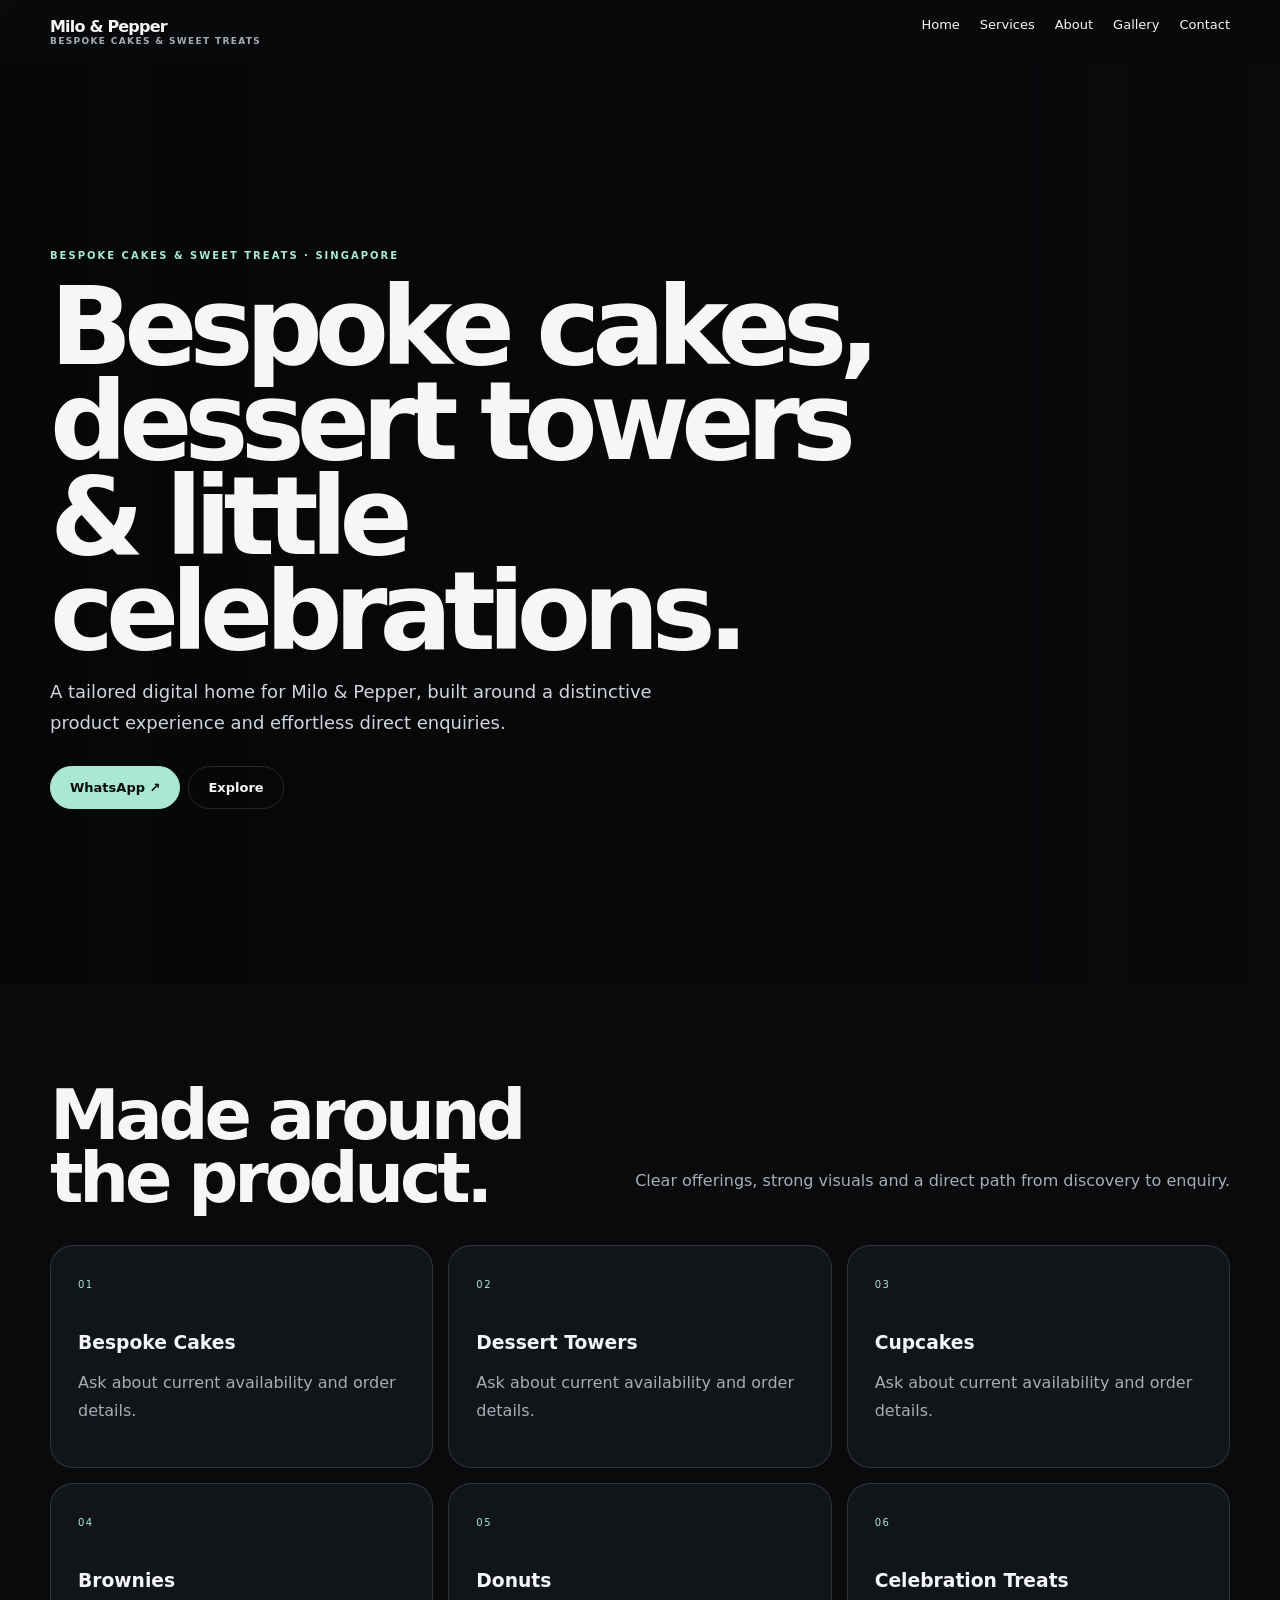
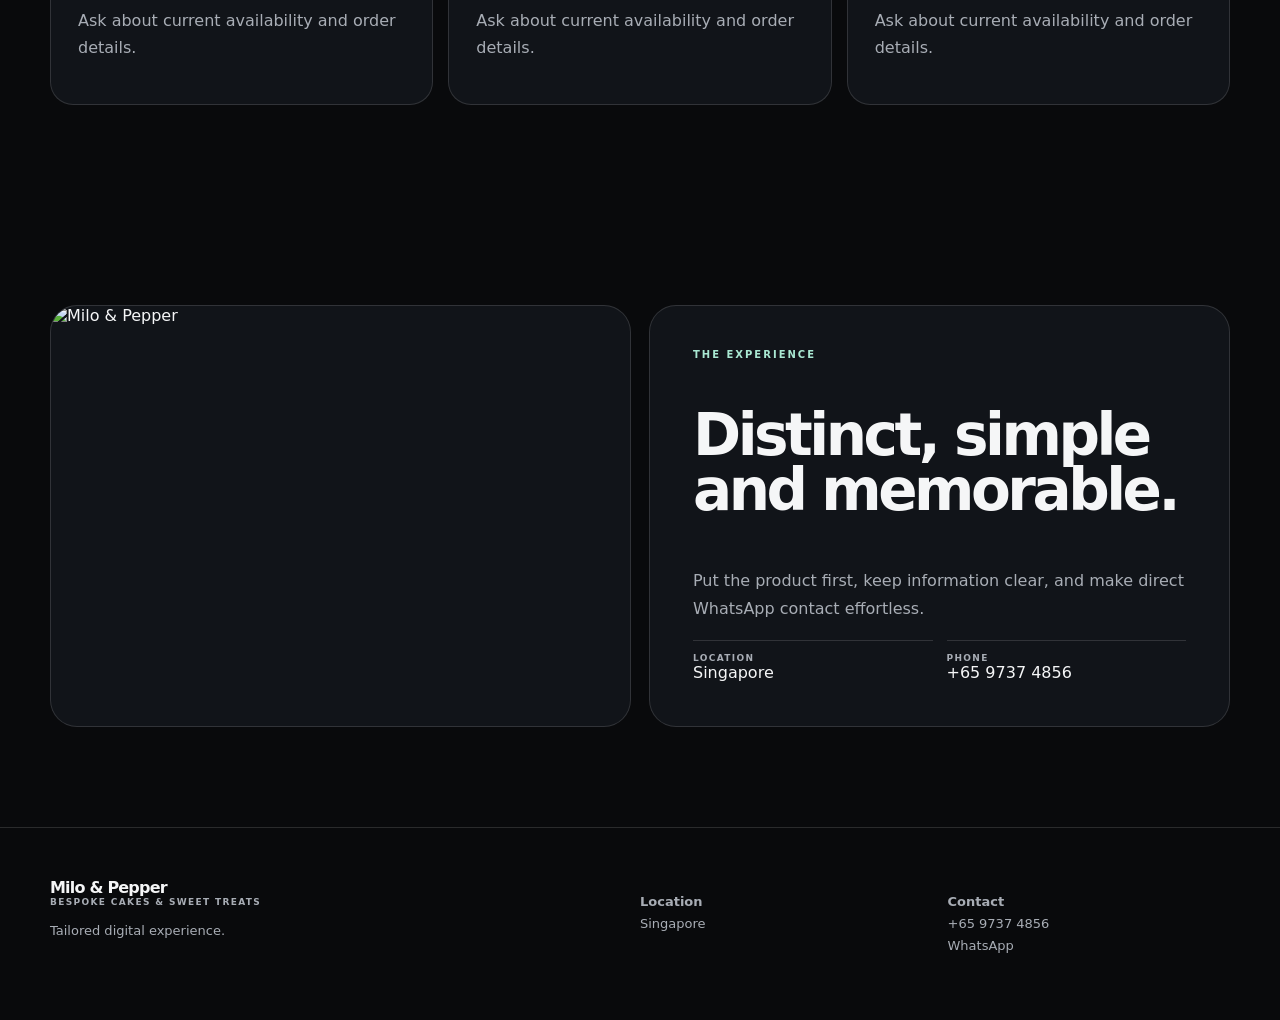
==== index.html @ caf600dd "Build Milo & Pepper index.html" ====
<!doctype html><html><head><meta charset="utf-8"><meta name="viewport" content="width=device-width,initial-scale=1"><title>Milo & Pepper — index</title><style>:root{--b:#090a0c;--c:#111419;--t:#f5f6f7;--m:#a8adb5;--a:#a9e8d2;--l:#fff2}*{box-sizing:border-box}html{scroll-behavior:smooth}body{margin:0;background:var(--b);color:var(--t);font-family:Inter,system-ui,sans-serif}a{color:inherit;text-decoration:none}.w{width:min(calc(100% - 36px),1180px);margin:auto}.nav{position:fixed;z-index:5;inset:0 0 auto;padding:17px 0;background:#090a0ce8;backdrop-filter:blur(14px)}.ni{display:flex;justify-content:space-between}.brand{font-weight:850;letter-spacing:-.05em}.brand small{display:block;color:var(--m);font-size:9px;letter-spacing:.15em;text-transform:uppercase}.links{display:flex;gap:20px;font-size:13px}.links a:hover{color:var(--a)}section{padding:100px 0}.hero{min-height:100svh;position:relative;display:flex;align-items:end;overflow:hidden}.hero img{position:absolute;inset:0;width:100%;height:100%;object-fit:cover;filter:brightness(.58);z-index:-2}.hero:after{content:'';position:absolute;inset:0;background:linear-gradient(90deg,#050607e5,#05060722),linear-gradient(0deg,var(--b),transparent 45%);z-index:-1}.hero .w{padding:150px 0 75px}.ey{color:var(--a);font-size:10px;letter-spacing:.2em;text-transform:uppercase;font-weight:800}.hero h1{font-size:clamp(50px,9vw,108px);line-height:.88;letter-spacing:-.075em;max-width:900px;margin:18px 0}.hero p{max-width:650px;color:#d1d5db;line-height:1.7;font-size:18px}.btn{display:inline-block;margin:10px 8px 0 0;padding:13px 19px;border:1px solid var(--l);border-radius:999px;font-size:13px;font-weight:750}.primary{background:var(--a);color:#080a0b;border-color:var(--a)}.head{display:flex;justify-content:space-between;gap:25px;align-items:end;margin-bottom:35px}.head h2{font-size:clamp(40px,6vw,70px);line-height:.9;letter-spacing:-.06em;margin:0}.head p,.card p{color:var(--m);line-height:1.7}.grid{display:grid;grid-template-columns:repeat(3,1fr);gap:15px}.card{border:1px solid var(--l);border-radius:23px;padding:27px;min-height:205px;background:var(--c);transition:.4s}.card:hover{transform:translateY(-7px)}.num{color:var(--a);font-size:10px;letter-spacing:.15em}.card h3{margin:40px 0 8px}.split{display:grid;grid-template-columns:1fr 1fr;gap:18px}.panel{border:1px solid var(--l);border-radius:27px;overflow:hidden;background:var(--c)}.panel img{width:100%;height:100%;min-height:420px;object-fit:cover}.copy{padding:43px}.copy h2{font-size:clamp(35px,5vw,58px);line-height:.95;letter-spacing:-.06em}.copy p{color:var(--m);line-height:1.8}.facts{display:grid;grid-template-columns:1fr 1fr;gap:14px}.fact{border-top:1px solid var(--l);padding-top:12px}.fact b{display:block;color:var(--m);font-size:9px;letter-spacing:.15em;text-transform:uppercase}.gallery{display:grid;grid-template-columns:2fr 1fr 1fr;grid-auto-rows:240px;gap:12px}.gallery img{width:100%;height:100%;object-fit:cover;border-radius:18px}.gallery img:first-child{grid-row:span 2}.footer{border-top:1px solid var(--l);padding:50px 0}.foot{display:grid;grid-template-columns:2fr 1fr 1fr;gap:25px}.foot p{color:var(--m);font-size:13px;line-height:1.7}.reveal{opacity:0;transform:translateY(30px);transition:.8s}.on{opacity:1;transform:none}@media(max-width:800px){.links{display:none}.grid,.split,.foot{grid-template-columns:1fr}.head{display:block}.gallery{grid-template-columns:1fr 1fr;grid-auto-rows:170px}.gallery img:first-child{grid-column:span 2;grid-row:auto}.facts{grid-template-columns:1fr}.hero h1{font-size:clamp(50px,15vw,82px)}}</style></head><body><header class="nav"><div class="w ni"><a class="brand" href="index.html">Milo & Pepper<small>Bespoke Cakes & Sweet Treats</small></a><nav class="links"><a href="index.html">Home</a><a href="services.html">Services</a><a href="about.html">About</a><a href="gallery.html">Gallery</a><a href="contact.html">Contact</a></nav></div></header><main><section class="hero"><img src="https://images.unsplash.com/photo-1578985545062-69928b1d9587?auto=format&fit=crop&w=1800&q=85" alt="Milo & Pepper"><div class="w reveal"><div class="ey">Bespoke Cakes & Sweet Treats · Singapore</div><h1>Bespoke cakes, dessert towers & little celebrations.</h1><p>A tailored digital home for Milo & Pepper, built around a distinctive product experience and effortless direct enquiries.</p><a class="btn primary" href="https://wa.me/6597374856?text=Hi%20Milo%20%26%20Pepper%2C%20I%27d%20like%20to%20enquire.">WhatsApp ↗</a><a class="btn" href="services.html">Explore</a></div></section><section><div class="w"><div class="head reveal"><h2>Made around<br>the product.</h2><p>Clear offerings, strong visuals and a direct path from discovery to enquiry.</p></div><div class="grid"><article class="card reveal"><span class="num">01</span><h3>Bespoke Cakes</h3><p>Ask about current availability and order details.</p></article><article class="card reveal"><span class="num">02</span><h3>Dessert Towers</h3><p>Ask about current availability and order details.</p></article><article class="card reveal"><span class="num">03</span><h3>Cupcakes</h3><p>Ask about current availability and order details.</p></article><article class="card reveal"><span class="num">04</span><h3>Brownies</h3><p>Ask about current availability and order details.</p></article><article class="card reveal"><span class="num">05</span><h3>Donuts</h3><p>Ask about current availability and order details.</p></article><article class="card reveal"><span class="num">06</span><h3>Celebration Treats</h3><p>Ask about current availability and order details.</p></article></div></div></section><section><div class="w split"><div class="panel reveal"><img src="https://images.unsplash.com/photo-1578985545062-69928b1d9587?auto=format&fit=crop&w=1800&q=85" alt="Milo & Pepper"></div><div class="panel copy reveal"><div class="ey">The experience</div><h2>Distinct, simple and memorable.</h2><p>Put the product first, keep information clear, and make direct WhatsApp contact effortless.</p><div class="facts"><div class="fact"><b>Location</b><span>Singapore</span></div><div class="fact"><b>Phone</b><span>+65 9737 4856</span></div></div></div></div></section></main><footer class="footer"><div class="w foot"><div><div class="brand">Milo & Pepper<small>Bespoke Cakes & Sweet Treats</small></div><p>Tailored digital experience.</p></div><div><p><b>Location</b><br>Singapore</p></div><div><p><b>Contact</b><br>+65 9737 4856<br><a href="https://wa.me/6597374856?text=Hi%20Milo%20%26%20Pepper%2C%20I%27d%20like%20to%20enquire.">WhatsApp</a></p></div></div></footer><script>const q=new IntersectionObserver(es=>es.forEach(e=>e.isIntersecting&&e.target.classList.add('on')),{threshold:.12});document.querySelectorAll('.reveal').forEach(e=>q.observe(e));</script></body></html>
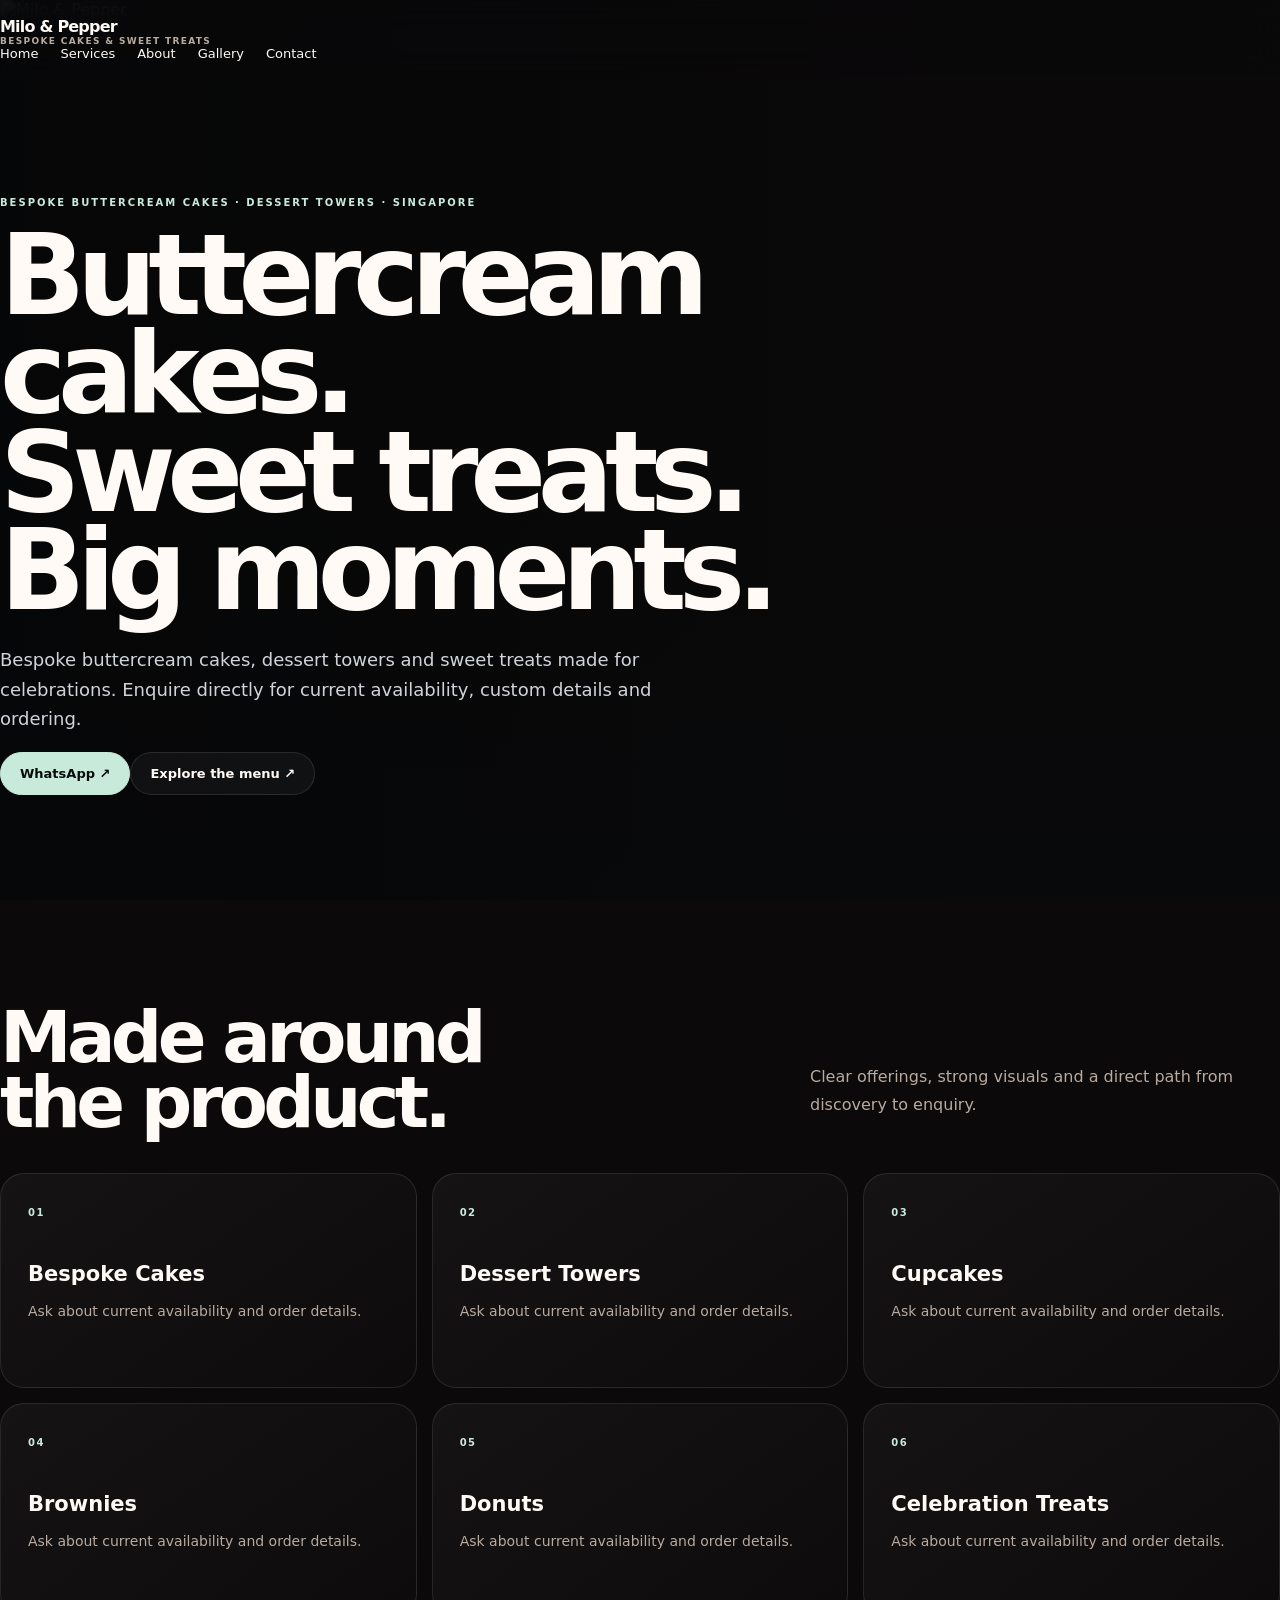
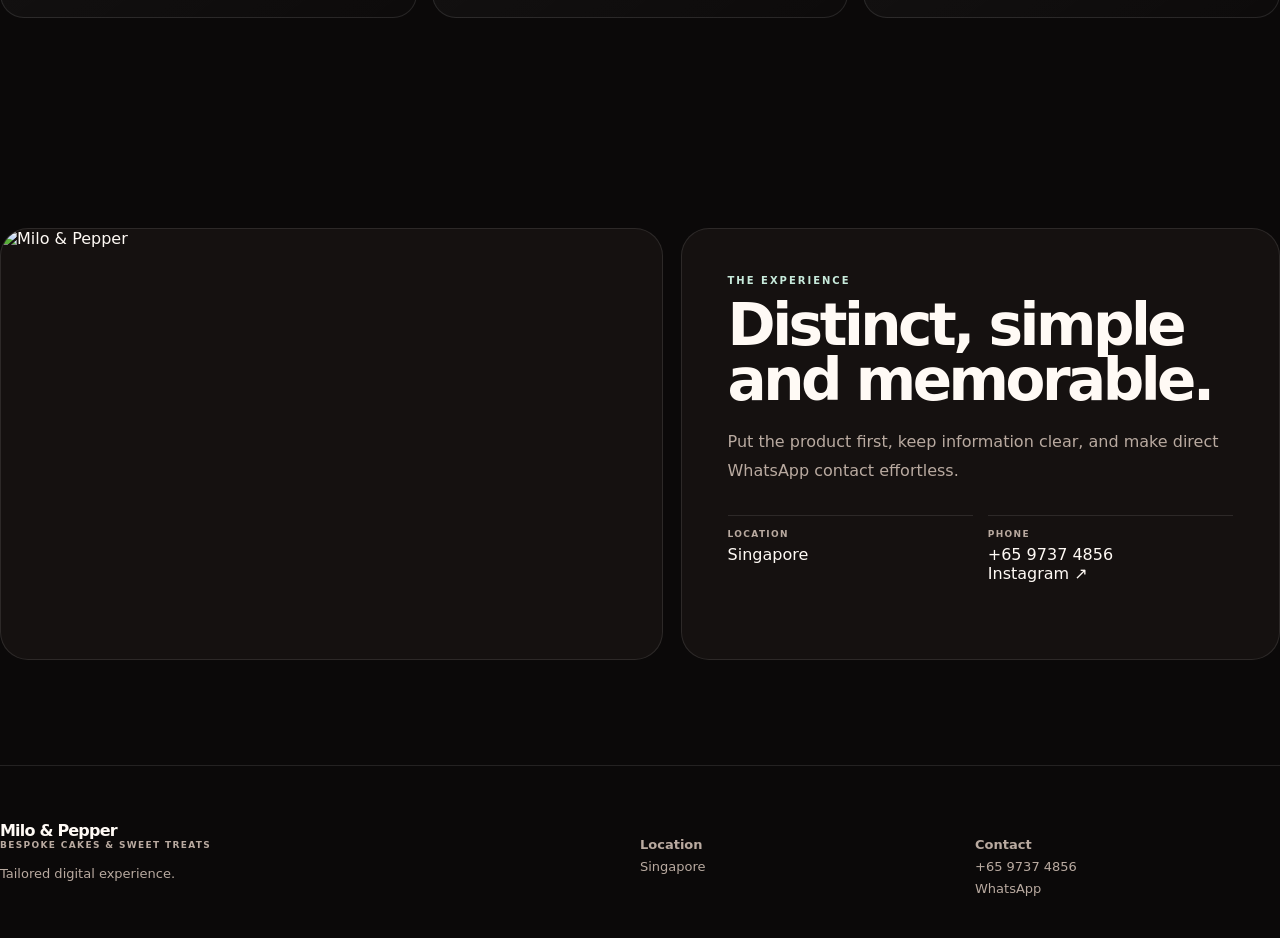
==== commit 3bd82b20: "Complete Milo and Pepper home page" ====
--- a/index.html
+++ b/index.html
@@ -1 +1 @@
-<!doctype html><html><head><meta charset="utf-8"><meta name="viewport" content="width=device-width,initial-scale=1"><title>Milo & Pepper — index</title><style>:root{--b:#090a0c;--c:#111419;--t:#f5f6f7;--m:#a8adb5;--a:#a9e8d2;--l:#fff2}*{box-sizing:border-box}html{scroll-behavior:smooth}body{margin:0;background:var(--b);color:var(--t);font-family:Inter,system-ui,sans-serif}a{color:inherit;text-decoration:none}.w{width:min(calc(100% - 36px),1180px);margin:auto}.nav{position:fixed;z-index:5;inset:0 0 auto;padding:17px 0;background:#090a0ce8;backdrop-filter:blur(14px)}.ni{display:flex;justify-content:space-between}.brand{font-weight:850;letter-spacing:-.05em}.brand small{display:block;color:var(--m);font-size:9px;letter-spacing:.15em;text-transform:uppercase}.links{display:flex;gap:20px;font-size:13px}.links a:hover{color:var(--a)}section{padding:100px 0}.hero{min-height:100svh;position:relative;display:flex;align-items:end;overflow:hidden}.hero img{position:absolute;inset:0;width:100%;height:100%;object-fit:cover;filter:brightness(.58);z-index:-2}.hero:after{content:'';position:absolute;inset:0;background:linear-gradient(90deg,#050607e5,#05060722),linear-gradient(0deg,var(--b),transparent 45%);z-index:-1}.hero .w{padding:150px 0 75px}.ey{color:var(--a);font-size:10px;letter-spacing:.2em;text-transform:uppercase;font-weight:800}.hero h1{font-size:clamp(50px,9vw,108px);line-height:.88;letter-spacing:-.075em;max-width:900px;margin:18px 0}.hero p{max-width:650px;color:#d1d5db;line-height:1.7;font-size:18px}.btn{display:inline-block;margin:10px 8px 0 0;padding:13px 19px;border:1px solid var(--l);border-radius:999px;font-size:13px;font-weight:750}.primary{background:var(--a);color:#080a0b;border-color:var(--a)}.head{display:flex;justify-content:space-between;gap:25px;align-items:end;margin-bottom:35px}.head h2{font-size:clamp(40px,6vw,70px);line-height:.9;letter-spacing:-.06em;margin:0}.head p,.card p{color:var(--m);line-height:1.7}.grid{display:grid;grid-template-columns:repeat(3,1fr);gap:15px}.card{border:1px solid var(--l);border-radius:23px;padding:27px;min-height:205px;background:var(--c);transition:.4s}.card:hover{transform:translateY(-7px)}.num{color:var(--a);font-size:10px;letter-spacing:.15em}.card h3{margin:40px 0 8px}.split{display:grid;grid-template-columns:1fr 1fr;gap:18px}.panel{border:1px solid var(--l);border-radius:27px;overflow:hidden;background:var(--c)}.panel img{width:100%;height:100%;min-height:420px;object-fit:cover}.copy{padding:43px}.copy h2{font-size:clamp(35px,5vw,58px);line-height:.95;letter-spacing:-.06em}.copy p{color:var(--m);line-height:1.8}.facts{display:grid;grid-template-columns:1fr 1fr;gap:14px}.fact{border-top:1px solid var(--l);padding-top:12px}.fact b{display:block;color:var(--m);font-size:9px;letter-spacing:.15em;text-transform:uppercase}.gallery{display:grid;grid-template-columns:2fr 1fr 1fr;grid-auto-rows:240px;gap:12px}.gallery img{width:100%;height:100%;object-fit:cover;border-radius:18px}.gallery img:first-child{grid-row:span 2}.footer{border-top:1px solid var(--l);padding:50px 0}.foot{display:grid;grid-template-columns:2fr 1fr 1fr;gap:25px}.foot p{color:var(--m);font-size:13px;line-height:1.7}.reveal{opacity:0;transform:translateY(30px);transition:.8s}.on{opacity:1;transform:none}@media(max-width:800px){.links{display:none}.grid,.split,.foot{grid-template-columns:1fr}.head{display:block}.gallery{grid-template-columns:1fr 1fr;grid-auto-rows:170px}.gallery img:first-child{grid-column:span 2;grid-row:auto}.facts{grid-template-columns:1fr}.hero h1{font-size:clamp(50px,15vw,82px)}}</style></head><body><header class="nav"><div class="w ni"><a class="brand" href="index.html">Milo & Pepper<small>Bespoke Cakes & Sweet Treats</small></a><nav class="links"><a href="index.html">Home</a><a href="services.html">Services</a><a href="about.html">About</a><a href="gallery.html">Gallery</a><a href="contact.html">Contact</a></nav></div></header><main><section class="hero"><img src="https://images.unsplash.com/photo-1578985545062-69928b1d9587?auto=format&fit=crop&w=1800&q=85" alt="Milo & Pepper"><div class="w reveal"><div class="ey">Bespoke Cakes & Sweet Treats · Singapore</div><h1>Bespoke cakes, dessert towers & little celebrations.</h1><p>A tailored digital home for Milo & Pepper, built around a distinctive product experience and effortless direct enquiries.</p><a class="btn primary" href="https://wa.me/6597374856?text=Hi%20Milo%20%26%20Pepper%2C%20I%27d%20like%20to%20enquire.">WhatsApp ↗</a><a class="btn" href="services.html">Explore</a></div></section><section><div class="w"><div class="head reveal"><h2>Made around<br>the product.</h2><p>Clear offerings, strong visuals and a direct path from discovery to enquiry.</p></div><div class="grid"><article class="card reveal"><span class="num">01</span><h3>Bespoke Cakes</h3><p>Ask about current availability and order details.</p></article><article class="card reveal"><span class="num">02</span><h3>Dessert Towers</h3><p>Ask about current availability and order details.</p></article><article class="card reveal"><span class="num">03</span><h3>Cupcakes</h3><p>Ask about current availability and order details.</p></article><article class="card reveal"><span class="num">04</span><h3>Brownies</h3><p>Ask about current availability and order details.</p></article><article class="card reveal"><span class="num">05</span><h3>Donuts</h3><p>Ask about current availability and order details.</p></article><article class="card reveal"><span class="num">06</span><h3>Celebration Treats</h3><p>Ask about current availability and order details.</p></article></div></div></section><section><div class="w split"><div class="panel reveal"><img src="https://images.unsplash.com/photo-1578985545062-69928b1d9587?auto=format&fit=crop&w=1800&q=85" alt="Milo & Pepper"></div><div class="panel copy reveal"><div class="ey">The experience</div><h2>Distinct, simple and memorable.</h2><p>Put the product first, keep information clear, and make direct WhatsApp contact effortless.</p><div class="facts"><div class="fact"><b>Location</b><span>Singapore</span></div><div class="fact"><b>Phone</b><span>+65 9737 4856</span></div></div></div></div></section></main><footer class="footer"><div class="w foot"><div><div class="brand">Milo & Pepper<small>Bespoke Cakes & Sweet Treats</small></div><p>Tailored digital experience.</p></div><div><p><b>Location</b><br>Singapore</p></div><div><p><b>Contact</b><br>+65 9737 4856<br><a href="https://wa.me/6597374856?text=Hi%20Milo%20%26%20Pepper%2C%20I%27d%20like%20to%20enquire.">WhatsApp</a></p></div></div></footer><script>const q=new IntersectionObserver(es=>es.forEach(e=>e.isIntersecting&&e.target.classList.add('on')),{threshold:.12});document.querySelectorAll('.reveal').forEach(e=>q.observe(e));</script></body></html>+<!doctype html><html><head><meta charset="utf-8"><meta name="viewport" content="width=device-width,initial-scale=1"><title>Milo & Pepper — index</title><link rel="stylesheet" href="styles.css"></head><body><header class="nav"><div class="w ni"><a class="brand" href="index.html">Milo & Pepper<small>Bespoke Cakes & Sweet Treats</small></a><nav class="links"><a href="index.html">Home</a><a href="services.html">Services</a><a href="about.html">About</a><a href="gallery.html">Gallery</a><a href="contact.html">Contact</a></nav><button class="menu" aria-label="Open menu">☰</button></div></header><main><section class="hero"><img src="https://images.unsplash.com/photo-1578985545062-69928b1d9587?auto=format&fit=crop&w=1800&q=85" alt="Milo & Pepper"><div class="w reveal"><div class="ey">Bespoke buttercream cakes · Dessert towers · Singapore</div><h1>Buttercream cakes.<br>Sweet treats.<br>Big moments.</h1><p>Bespoke buttercream cakes, dessert towers and sweet treats made for celebrations. Enquire directly for current availability, custom details and ordering.</p><a class="btn primary" href="https://wa.me/6597374856?text=Hi%20Milo%20%26%20Pepper%2C%20I%27d%20like%20to%20enquire.">WhatsApp ↗</a><a class="btn" href="services.html">Explore the menu ↗</a></div></section><section><div class="w"><div class="head reveal"><h2>Made around<br>the product.</h2><p>Clear offerings, strong visuals and a direct path from discovery to enquiry.</p></div><div class="grid"><article class="card reveal"><span class="num">01</span><h3>Bespoke Cakes</h3><p>Ask about current availability and order details.</p></article><article class="card reveal"><span class="num">02</span><h3>Dessert Towers</h3><p>Ask about current availability and order details.</p></article><article class="card reveal"><span class="num">03</span><h3>Cupcakes</h3><p>Ask about current availability and order details.</p></article><article class="card reveal"><span class="num">04</span><h3>Brownies</h3><p>Ask about current availability and order details.</p></article><article class="card reveal"><span class="num">05</span><h3>Donuts</h3><p>Ask about current availability and order details.</p></article><article class="card reveal"><span class="num">06</span><h3>Celebration Treats</h3><p>Ask about current availability and order details.</p></article></div></div></section><section><div class="w split"><div class="panel reveal"><img src="https://images.unsplash.com/photo-1578985545062-69928b1d9587?auto=format&fit=crop&w=1800&q=85" alt="Milo & Pepper"></div><div class="panel copy reveal"><div class="ey">The experience</div><h2>Distinct, simple and memorable.</h2><p>Put the product first, keep information clear, and make direct WhatsApp contact effortless.</p><div class="facts"><div class="fact"><b>Location</b><span>Singapore</span></div><div class="fact"><b>Phone</b><span>+65 9737 4856</span><br><a class="social" href="https://www.instagram.com/_miloandpepper/" target="_blank">Instagram ↗</a></div></div></div></div></section></main><footer class="footer"><div class="w foot"><div><div class="brand">Milo & Pepper<small>Bespoke Cakes & Sweet Treats</small></div><p>Tailored digital experience.</p></div><div><p><b>Location</b><br>Singapore</p></div><div><p><b>Contact</b><br>+65 9737 4856<br><a href="https://wa.me/6597374856?text=Hi%20Milo%20%26%20Pepper%2C%20I%27d%20like%20to%20enquire.">WhatsApp</a></p></div></div></footer><script>const q=new IntersectionObserver(es=>es.forEach(e=>e.isIntersecting&&e.target.classList.add('on')),{threshold:.12});document.querySelectorAll('.reveal').forEach(e=>q.observe(e));</script><script src="script.js"></script></body></html>
--- a/styles.css
+++ b/styles.css
@@ -0,0 +1 @@
+:root{--bg:#0b0909;--card:#151110;--tx:#fffaf5;--mut:#b9aaa0;--line:#ffffff1a;--a:#c7eadb;--max:1180px}*{box-sizing:border-box}html{scroll-behavior:smooth}body{margin:0;background:var(--bg);color:var(--tx);font-family:Inter,system-ui,sans-serif}a{color:inherit;text-decoration:none}.wrap{width:min(calc(100% - 36px),var(--max));margin:auto}.nav{position:fixed;z-index:9;inset:0 0 auto;padding:17px 0;background:#090a0c55;backdrop-filter:blur(16px)}.navin{display:flex;justify-content:space-between;align-items:center}.brand{font-weight:850;letter-spacing:-.05em}.brand small{display:block;color:var(--mut);font-size:9px;letter-spacing:.15em;text-transform:uppercase}.links{display:flex;gap:22px;font-size:13px}.links a:hover{color:var(--a)}.menu{display:none}.hero{min-height:100svh;position:relative;display:flex;align-items:end;overflow:hidden}.hero img{position:absolute;inset:0;width:100%;height:100%;object-fit:cover;filter:brightness(.6) saturate(.82);z-index:-2}.hero:after{content:'';position:absolute;inset:0;background:linear-gradient(90deg,#050607df,#05060722 75%),linear-gradient(0deg,#090a0c,transparent 45%);z-index:-1}.hero .wrap{padding:150px 0 78px}.ey{color:var(--a);font-size:10px;letter-spacing:.2em;text-transform:uppercase;font-weight:800}.hero h1{font-size:clamp(52px,9vw,112px);line-height:.88;letter-spacing:-.075em;max-width:900px;margin:18px 0 25px}.hero p{font-size:18px;line-height:1.65;color:#d0d4da;max-width:680px}.actions{display:flex;gap:12px;flex-wrap:wrap;margin-top:28px}.btn{display:inline-flex;padding:13px 19px;border:1px solid var(--line);border-radius:999px;background:#ffffff0b;font-size:13px;font-weight:750;transition:.3s}.btn:hover{transform:translateY(-3px)}.primary{background:var(--a);color:#080a0b;border-color:var(--a)}section{padding:105px 0}.head{display:flex;justify-content:space-between;gap:30px;align-items:end;margin-bottom:38px}.head h2{font-size:clamp(40px,6vw,72px);line-height:.9;letter-spacing:-.065em;margin:0}.head p{max-width:470px;color:var(--mut);line-height:1.75}.grid{display:grid;grid-template-columns:repeat(3,1fr);gap:15px}.card{min-height:215px;border:1px solid var(--line);border-radius:24px;padding:27px;background:linear-gradient(145deg,#ffffff0b,#ffffff03);transition:.4s}.card:hover{transform:translateY(-7px);border-color:#ffffff3a}.num{font-size:10px;letter-spacing:.15em;color:var(--a);font-weight:800}.card h3{margin:42px 0 9px;font-size:21px}.card p{color:var(--mut);line-height:1.6;font-size:14px}.split{display:grid;grid-template-columns:1.05fr .95fr;gap:18px}.panel{border:1px solid var(--line);border-radius:28px;overflow:hidden;background:var(--card)}.panel img{width:100%;height:100%;min-height:430px;object-fit:cover}.copy{padding:46px}.copy h2{font-size:clamp(34px,5vw,58px);letter-spacing:-.06em;line-height:.95;margin:12px 0 20px}.copy p{color:var(--mut);line-height:1.8}.facts{display:grid;grid-template-columns:1fr 1fr;gap:15px;margin-top:30px}.fact{border-top:1px solid var(--line);padding-top:13px}.fact b{display:block;color:var(--mut);font-size:9px;letter-spacing:.15em;text-transform:uppercase;margin-bottom:6px}.gallery{display:grid;grid-template-columns:2fr 1fr 1fr;grid-auto-rows:250px;gap:12px}.gallery img{width:100%;height:100%;object-fit:cover;border-radius:19px}.gallery img:first-child{grid-row:span 2}.cta{padding:55px;border:1px solid var(--line);border-radius:30px;background:var(--card)}.cta h2{font-size:clamp(42px,7vw,82px);letter-spacing:-.07em;line-height:.9;margin:12px 0 25px}.footer{border-top:1px solid var(--line);padding:55px 0 25px}.foot{display:grid;grid-template-columns:2fr 1fr 1fr;gap:30px}.footer p{color:var(--mut);font-size:13px;line-height:1.7}.copyr{margin-top:35px;padding-top:18px;border-top:1px solid var(--line);color:#686e78;font-size:10px}.reveal{opacity:0;transform:translateY(32px);transition:.85s}.reveal.on{opacity:1;transform:none}.wipe{clip-path:inset(0 0 100% 0);transition:1s}.wipe.on{clip-path:inset(0)}@media(max-width:800px){.links{display:none}.menu{display:block}.grid,.split,.foot{grid-template-columns:1fr}.head{display:block}.gallery{grid-template-columns:1fr 1fr;grid-auto-rows:180px}.gallery img:first-child{grid-column:span 2;grid-row:span 1}.copy{padding:30px}.facts{grid-template-columns:1fr}.hero h1{font-size:clamp(51px,15vw,85px)}section{padding:75px 0}}
